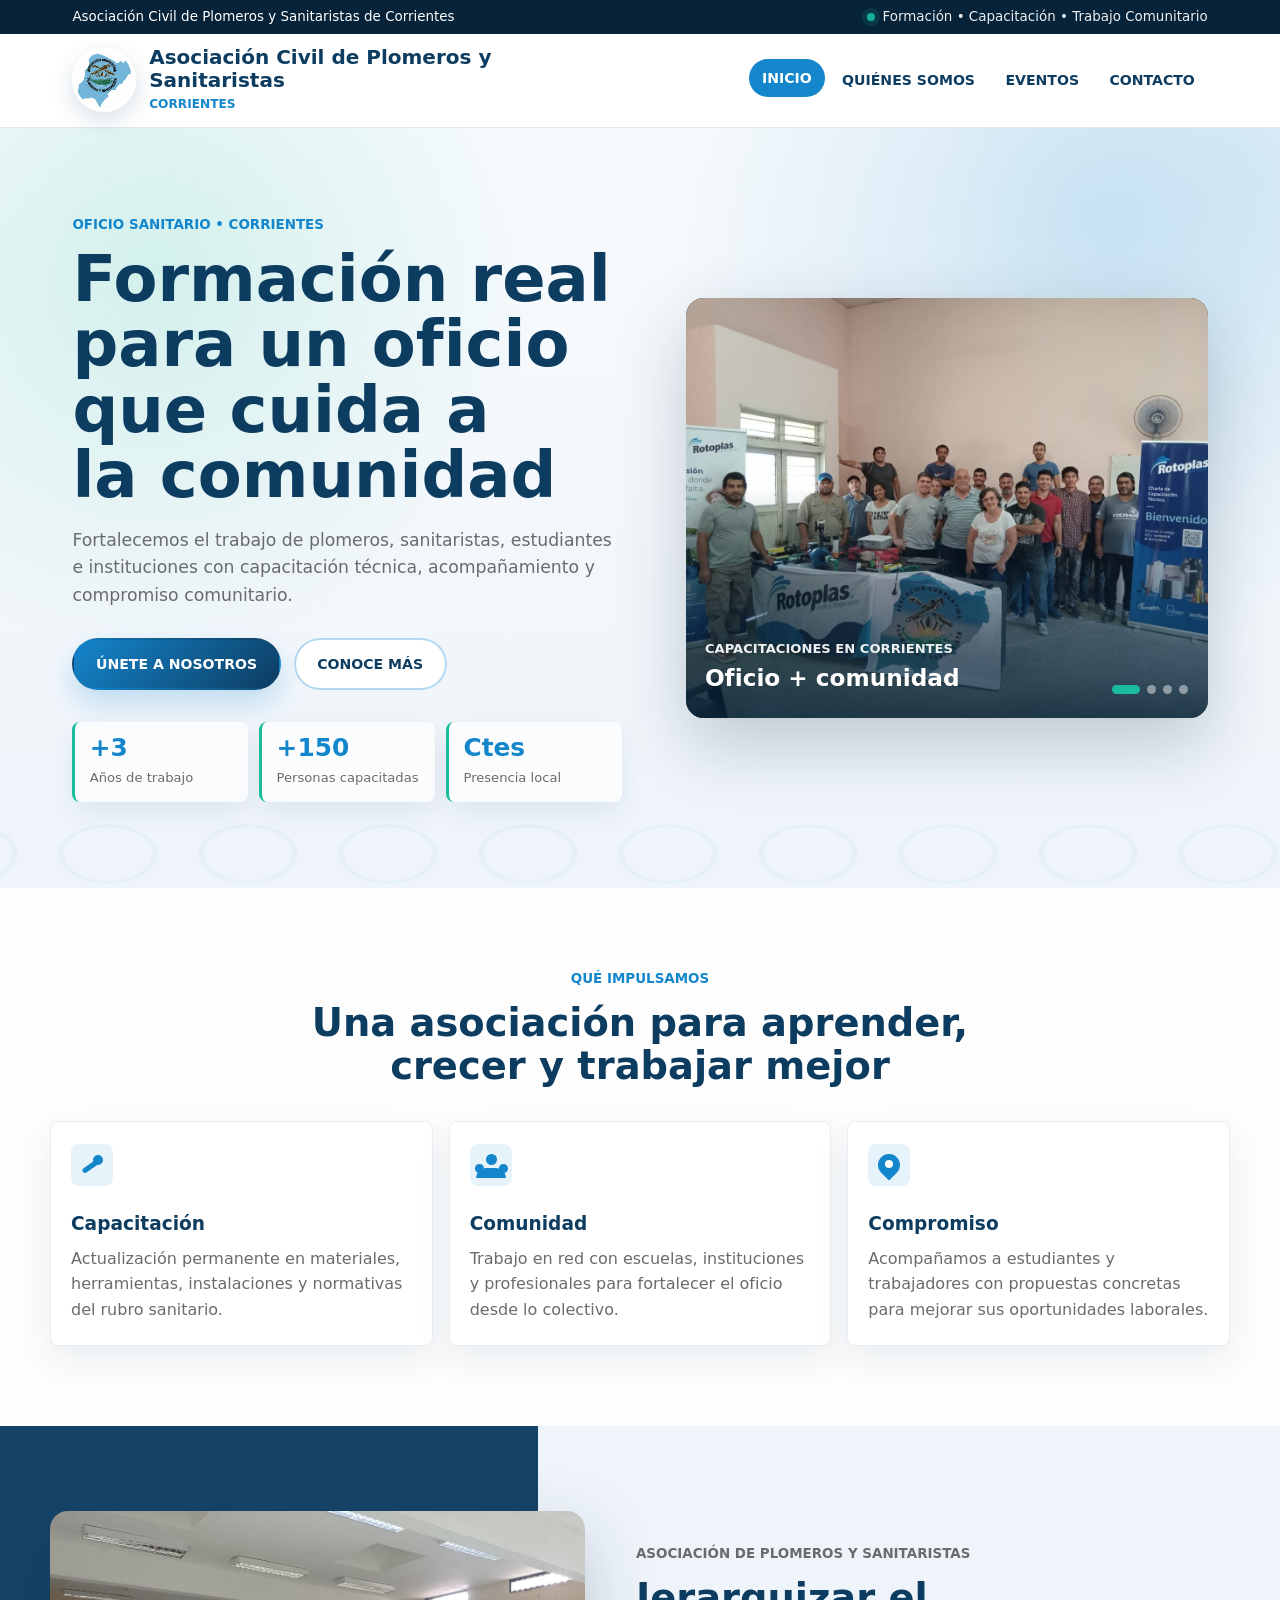
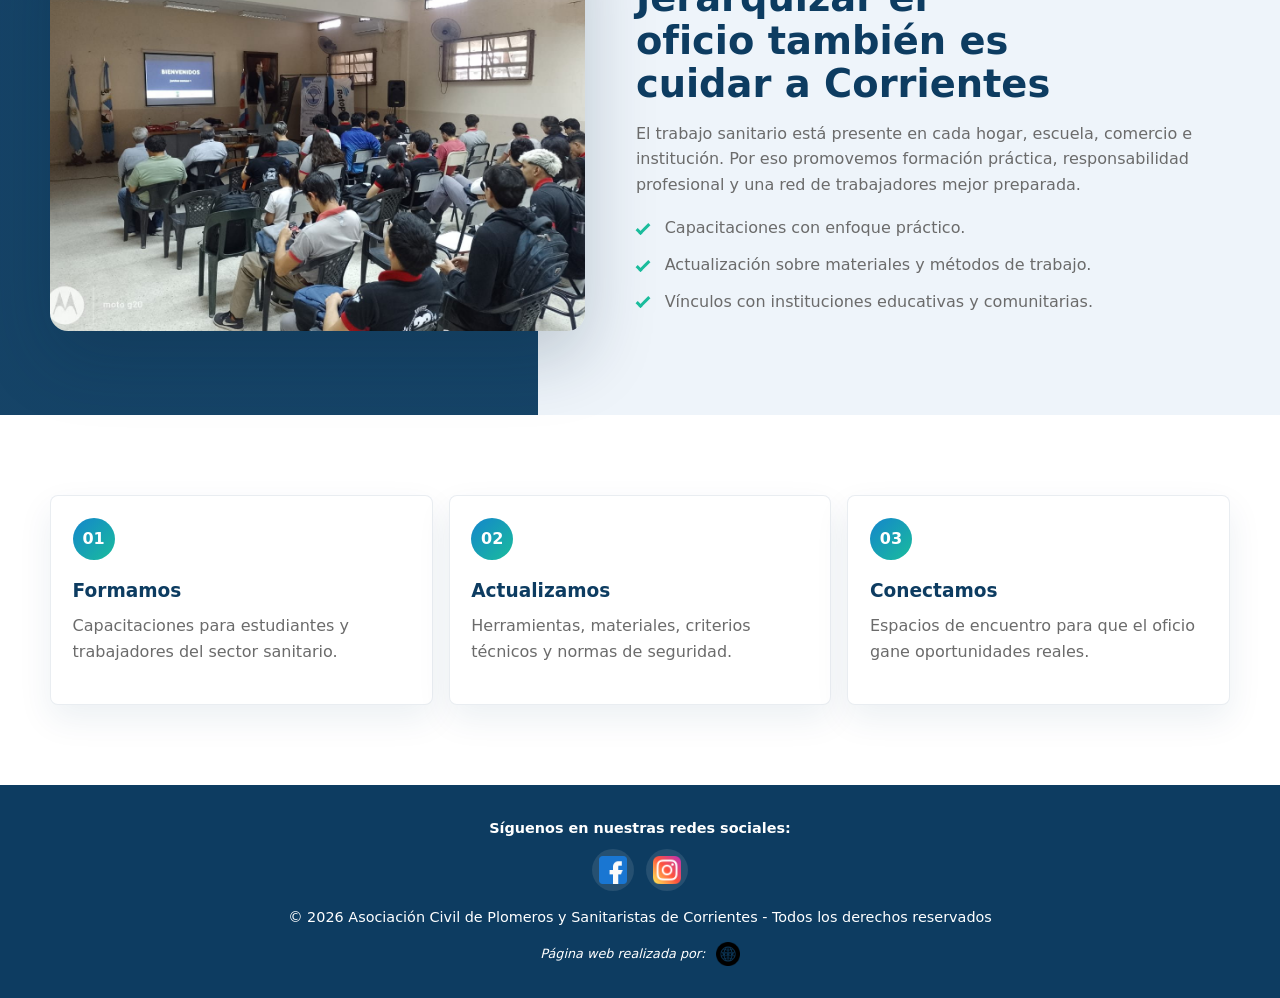
==== index.html @ a8f3e5c2 "Add files via upload" ====
<!DOCTYPE html>
<html lang="es">
<head>
    <meta charset="UTF-8" />
    <meta name="viewport" content="width=device-width, initial-scale=1.0" />
    <title>Asociación Civil de Plomeros y Sanitaristas de Corrientes</title>

    <meta name="description" content="Asociación Civil de Plomeros y Sanitaristas de Corrientes. Formación, capacitación y jerarquización del trabajo sanitario en la provincia.">
    <meta name="author" content="Asociación Civil de Plomeros y Sanitaristas de Corrientes">

    <link rel="icon" type="image/png" href="imagen/logo3.jpg" />
    <link rel="stylesheet" href="css/styles-index.css?v=3.1" />
</head>
<body>
    <div class="topbar">
        <div class="topbar-container">
            <span>Asociación Civil de Plomeros y Sanitaristas de Corrientes</span>
            <span class="topbar-contact"><span class="dot"></span> Formación • Capacitación • Trabajo Comunitario</span>
        </div>
    </div>

    <header class="header">
        <div class="header-inner">
            <a href="index.html" class="brand" aria-label="Ir al inicio">
                <img src="imagen/logo3.jpg" alt="Logo de la Asociación Civil de Plomeros y Sanitaristas de Corrientes">
                <span>
                    <strong>Asociación Civil de Plomeros y Sanitaristas</strong>
                    <small>Corrientes</small>
                </span>
            </a>

            <nav class="nav" aria-label="Navegación principal">
                <button class="nav-toggle" aria-label="Abrir menú" aria-expanded="false">
                    <span></span>
                    <span></span>
                    <span></span>
                </button>
                <ul class="nav-list">
                    <li><a href="index.html" class="nav-link active">Inicio</a></li>
                    <li><a href="quienes.html" class="nav-link">Quiénes Somos</a></li>
                    <li><a href="eventos.html" class="nav-link">Eventos</a></li>
                    <li><a href="contacto.html" class="nav-link">Contacto</a></li>
                </ul>
            </nav>
        </div>
    </header>

    <main>
        <section class="hero">
            <div class="hero-inner">
                <div class="hero-copy reveal">
                    <p class="eyebrow">Oficio sanitario • Corrientes</p>
                    <h1>Formación real para un oficio que cuida a la comunidad</h1>
                    <p class="hero-lead">
                        Fortalecemos el trabajo de plomeros, sanitaristas, estudiantes e instituciones con capacitación técnica, acompañamiento y compromiso comunitario.
                    </p>

                    <div class="hero-actions">
                        <a href="contacto.html" class="btn btn-primary">Únete a Nosotros</a>
                        <a href="quienes.html" class="btn btn-light">Conoce Más</a>
                    </div>

                    <div class="hero-datos" aria-label="Datos destacados">
                        <div>
                            <strong data-count="3">+0</strong>
                            <span>Años de trabajo</span>
                        </div>
                        <div>
                            <strong data-count="150">+0</strong>
                            <span>Personas capacitadas</span>
                        </div>
                        <div>
                            <strong>Ctes</strong>
                            <span>Presencia local</span>
                        </div>
                    </div>
                </div>

                <div class="hero-media reveal delay-one">
                    <div class="photo-frame">
                        <div class="slides" aria-label="Imágenes de capacitaciones">
                            <img src="imagen/imagen grupal.jpeg" alt="Foto grupal de capacitación 1" />
                            <img src="imagen/imagen grupal 2.jpeg" alt="Foto grupal de capacitación 2" />
                            <img src="imagen/imagen grupal 3.jpeg" alt="Foto grupal de capacitación 3" />
                            <img src="imagen/evento-finalizado.jpg" alt="Evento finalizado de capacitación" />
                        </div>
                        <div class="photo-label">
                            <span>Capacitaciones en Corrientes</span>
                            <strong>Oficio + comunidad</strong>
                        </div>
                        <div class="carrusel-indicadores"></div>
                    </div>
                </div>
            </div>
        </section>

        <section class="valores">
            <div class="section-heading reveal">
                <p>Qué impulsamos</p>
                <h2>Una asociación para aprender, crecer y trabajar mejor</h2>
            </div>

            <div class="valores-container">
                <article class="valor-item reveal">
                    <span class="valor-icono herramienta"></span>
                    <h3>Capacitación</h3>
                    <p>Actualización permanente en materiales, herramientas, instalaciones y normativas del rubro sanitario.</p>
                </article>
                <article class="valor-item reveal delay-one">
                    <span class="valor-icono comunidad"></span>
                    <h3>Comunidad</h3>
                    <p>Trabajo en red con escuelas, instituciones y profesionales para fortalecer el oficio desde lo colectivo.</p>
                </article>
                <article class="valor-item reveal delay-two">
                    <span class="valor-icono compromiso"></span>
                    <h3>Compromiso</h3>
                    <p>Acompañamos a estudiantes y trabajadores con propuestas concretas para mejorar sus oportunidades laborales.</p>
                </article>
            </div>
        </section>

        <section class="proposito">
            <div class="proposito-inner">
                <div class="proposito-img reveal">
                    <img src="imagen/imagen grupal 2.jpeg" alt="Integrantes y participantes de capacitación">
                </div>
                <div class="proposito-copy reveal delay-one">
                    <p class="eyebrow">Asociación de Plomeros y Sanitaristas</p>
                    <h2>Jerarquizar el oficio también es cuidar a Corrientes</h2>
                    <p>
                        El trabajo sanitario está presente en cada hogar, escuela, comercio e institución. Por eso promovemos formación práctica, responsabilidad profesional y una red de trabajadores mejor preparada.
                    </p>
                    <ul class="check-list">
                        <li>Capacitaciones con enfoque práctico.</li>
                        <li>Actualización sobre materiales y métodos de trabajo.</li>
                        <li>Vínculos con instituciones educativas y comunitarias.</li>
                    </ul>
                </div>
            </div>
        </section>

        <section class="acciones">
            <div class="acciones-inner">
                <article class="accion-card reveal">
                    <span>01</span>
                    <h3>Formamos</h3>
                    <p>Capacitaciones para estudiantes y trabajadores del sector sanitario.</p>
                </article>
                <article class="accion-card reveal delay-one">
                    <span>02</span>
                    <h3>Actualizamos</h3>
                    <p>Herramientas, materiales, criterios técnicos y normas de seguridad.</p>
                </article>
                <article class="accion-card reveal delay-two">
                    <span>03</span>
                    <h3>Conectamos</h3>
                    <p>Espacios de encuentro para que el oficio gane oportunidades reales.</p>
                </article>
            </div>
        </section>
    </main>

    <footer>
        <div class="footer-content">
            <p class="footer-titulo">Síguenos en nuestras redes sociales:</p>
            <div class="social-icons">
                <a href="https://www.facebook.com/share/1FHsdmBweM/" target="_blank" rel="noopener noreferrer">
                    <img src="imagen/facebook.png" alt="Facebook" class="icon">
                </a>
                <a href="https://www.instagram.com/plomeros_y_sanitaristas_ctes?igsh=b3V4Z2pvZWdleGl6" target="_blank" rel="noopener noreferrer">
                    <img src="imagen/instagram.png" alt="Instagram" class="icon">
                </a>
            </div>

            <p>&copy; 2026 Asociación Civil de Plomeros y Sanitaristas de Corrientes - Todos los derechos reservados</p>

            <p class="credit">
                Página web realizada por:
                <a href="contacto_desarrollador.html" target="_blank" rel="noopener noreferrer" class="credit-link">
                    <img src="imagen/sitio-web.png" alt="Desarrollador del sitio">
                </a>
            </p>
        </div>
    </footer>

    <script>
        document.addEventListener("DOMContentLoaded", () => {
            const slides = document.querySelector(".slides");
            const indicadoresContainer = document.querySelector(".carrusel-indicadores");
            const navToggle = document.querySelector(".nav-toggle");
            const navList = document.querySelector(".nav-list");
            let index = 0;

            if (slides && indicadoresContainer) {
                const total = slides.children.length;

                for (let i = 0; i < total; i++) {
                    const dot = document.createElement("button");
                    dot.classList.add("indicador");
                    dot.setAttribute("aria-label", `Ver imagen ${i + 1}`);
                    if (i === 0) dot.classList.add("activo");
                    dot.dataset.index = i;
                    indicadoresContainer.appendChild(dot);
                }

                const indicadores = document.querySelectorAll(".indicador");

                function actualizarCarrusel(nuevoIndex) {
                    index = nuevoIndex;
                    slides.style.transform = `translateX(-${index * 100}%)`;
                    indicadores.forEach((dot, i) => {
                        dot.classList.toggle("activo", i === index);
                    });
                }

                setInterval(() => actualizarCarrusel((index + 1) % total), 5200);

                indicadores.forEach(dot => {
                    dot.addEventListener("click", () => {
                        actualizarCarrusel(parseInt(dot.dataset.index, 10));
                    });
                });
            }

            if (navToggle && navList) {
                navToggle.addEventListener("click", () => {
                    const isOpen = navList.classList.toggle("open");
                    navToggle.classList.toggle("open", isOpen);
                    navToggle.setAttribute("aria-expanded", String(isOpen));
                });
            }

            const revealItems = document.querySelectorAll(".reveal");
            const revealObserver = new IntersectionObserver((entries) => {
                entries.forEach(entry => {
                    if (entry.isIntersecting) {
                        entry.target.classList.add("visible");
                        revealObserver.unobserve(entry.target);
                    }
                });
            }, { threshold: 0.12 });

            revealItems.forEach(item => revealObserver.observe(item));

            const counters = document.querySelectorAll("[data-count]");
            const counterObserver = new IntersectionObserver((entries) => {
                entries.forEach(entry => {
                    if (!entry.isIntersecting) return;

                    const element = entry.target;
                    const target = Number(element.dataset.count);
                    const duration = 1300;
                    const startTime = performance.now();

                    function tick(now) {
                        const progress = Math.min((now - startTime) / duration, 1);
                        const eased = 1 - Math.pow(1 - progress, 3);
                        element.textContent = `+${Math.floor(eased * target)}`;

                        if (progress < 1) {
                            requestAnimationFrame(tick);
                        } else {
                            element.textContent = `+${target}`;
                        }
                    }

                    requestAnimationFrame(tick);
                    counterObserver.unobserve(element);
                });
            }, { threshold: 0.8 });

            counters.forEach(counter => counterObserver.observe(counter));
        });
    </script>
</body>
</html>
---- css/styles-index.css ----
/* ===========================
   RESET BASICO
=========================== */
*,
*::before,
*::after {
    margin: 0;
    padding: 0;
    box-sizing: border-box;
}

:root {
    --color-primario: #0d3c61;
    --color-secundario: #1486cc;
    --color-acento: #1abc9c;
    --color-claro: #eef4fa;
    --color-fondo: #fdfdfd;
    --color-texto: #333333;
    --color-texto-suave: #6b6b6b;
    --color-topbar: #072339;
    --blanco: #ffffff;
    --radio: 8px;
    --sombra: 0 18px 44px rgba(13, 60, 97, 0.13);
    --sombra-fuerte: 0 26px 70px rgba(7, 35, 57, 0.22);
    --ancho-maximo: 1180px;
}

html {
    scroll-behavior: smooth;
}

body {
    font-family: "Segoe UI", system-ui, -apple-system, BlinkMacSystemFont, sans-serif;
    background: var(--color-fondo);
    color: var(--color-texto);
    line-height: 1.6;
    overflow-x: hidden;
}

img {
    display: block;
    max-width: 100%;
}

/* ===========================
   TOPBAR / HEADER
=========================== */
.topbar {
    background: var(--color-topbar);
    color: var(--blanco);
    font-size: 0.84rem;
}

.topbar-container {
    max-width: var(--ancho-maximo);
    margin: 0 auto;
    padding: 0.38rem 1.4rem;
    display: flex;
    align-items: center;
    justify-content: space-between;
    gap: 0.8rem;
    flex-wrap: wrap;
}

.topbar-contact {
    display: inline-flex;
    align-items: center;
    gap: 0.45rem;
    opacity: 0.92;
}

.dot {
    width: 8px;
    height: 8px;
    border-radius: 50%;
    background: var(--color-acento);
    box-shadow: 0 0 0 5px rgba(26, 188, 156, 0.15);
}

.header {
    position: sticky;
    top: 0;
    z-index: 20;
    background: rgba(255, 255, 255, 0.88);
    border-bottom: 1px solid rgba(13, 60, 97, 0.12);
    backdrop-filter: blur(16px);
}

.header-inner {
    max-width: var(--ancho-maximo);
    margin: 0 auto;
    padding: 0.8rem 1.4rem;
    display: flex;
    align-items: center;
    justify-content: space-between;
    gap: 1.2rem;
}

.brand {
    display: inline-flex;
    align-items: center;
    gap: 0.8rem;
    color: var(--color-primario);
    text-decoration: none;
    min-width: 0;
}

.brand img {
    width: 64px;
    height: 64px;
    border-radius: 50%;
    object-fit: cover;
    border: 3px solid var(--blanco);
    box-shadow: 0 8px 22px rgba(13, 60, 97, 0.16);
}

.brand strong {
    display: block;
    max-width: 420px;
    font-size: clamp(0.98rem, 1.7vw, 1.25rem);
    line-height: 1.15;
}

.brand small {
    display: block;
    color: var(--color-secundario);
    font-weight: 800;
    margin-top: 0.15rem;
    text-transform: uppercase;
    font-size: 0.76rem;
}

.nav {
    position: relative;
}

.nav-toggle {
    display: none;
    width: 42px;
    height: 42px;
    border: 1px solid rgba(13, 60, 97, 0.16);
    border-radius: var(--radio);
    background: var(--blanco);
    cursor: pointer;
}

.nav-toggle span {
    display: block;
    width: 21px;
    height: 2px;
    margin: 5px auto;
    border-radius: 999px;
    background: var(--color-primario);
    transition: 0.28s ease;
}

.nav-toggle.open span:nth-child(1) {
    transform: translateY(7px) rotate(45deg);
}

.nav-toggle.open span:nth-child(2) {
    opacity: 0;
}

.nav-toggle.open span:nth-child(3) {
    transform: translateY(-7px) rotate(-45deg);
}

.nav-list {
    list-style: none;
    display: flex;
    align-items: center;
    gap: 0.3rem;
}

.nav-link {
    display: inline-flex;
    align-items: center;
    min-height: 38px;
    padding: 0.45rem 0.8rem;
    border-radius: 999px;
    color: var(--color-primario);
    text-decoration: none;
    font-size: 0.88rem;
    font-weight: 800;
    text-transform: uppercase;
    transition: background 0.28s ease, color 0.28s ease, transform 0.28s ease;
}

.nav-link:hover,
.nav-link.active {
    color: var(--blanco);
    background: var(--color-secundario);
    transform: translateY(-2px);
}

/* ===========================
   HERO
=========================== */
.hero {
    position: relative;
    overflow: hidden;
    background:
        radial-gradient(circle at 12% 18%, rgba(26, 188, 156, 0.16), transparent 30%),
        radial-gradient(circle at 86% 12%, rgba(20, 134, 204, 0.18), transparent 34%),
        linear-gradient(180deg, #f8fbfd 0%, var(--color-claro) 100%);
}

.hero::before,
.hero::after {
    content: "";
    position: absolute;
    pointer-events: none;
    opacity: 0.38;
}

.hero::before {
    width: 780px;
    height: 780px;
    border-radius: 50%;
    right: -360px;
    top: -340px;
    background: radial-gradient(circle, rgba(20, 134, 204, 0.16), transparent 62%);
    animation: softDrift 16s ease-in-out infinite;
}

.hero::after {
    left: -8%;
    right: -8%;
    bottom: -74px;
    height: 150px;
    background:
        radial-gradient(70px 42px at 70px 42px, transparent 62%, rgba(20, 134, 204, 0.11) 64% 70%, transparent 72%);
    background-size: 140px 90px;
    animation: waveMove 18s linear infinite;
}

.hero-inner {
    position: relative;
    z-index: 1;
    max-width: var(--ancho-maximo);
    margin: 0 auto;
    padding: clamp(3rem, 7vw, 5.4rem) 1.4rem;
    display: grid;
    grid-template-columns: minmax(0, 1fr) minmax(320px, 0.95fr);
    align-items: center;
    gap: clamp(2rem, 5vw, 4.5rem);
}

.hero-copy {
    max-width: 650px;
}

.eyebrow,
.section-heading p {
    color: var(--color-secundario);
    font-size: 0.84rem;
    font-weight: 900;
    text-transform: uppercase;
    margin-bottom: 0.7rem;
}

.hero h1 {
    color: var(--color-primario);
    font-size: clamp(2.2rem, 5vw, 4.55rem);
    line-height: 1.02;
    letter-spacing: 0;
    text-wrap: balance;
}

.hero-lead {
    max-width: 590px;
    margin-top: 1.15rem;
    color: var(--color-texto-suave);
    font-size: 1.08rem;
}

.hero-actions {
    display: flex;
    flex-wrap: wrap;
    gap: 0.8rem;
    margin-top: 1.8rem;
}

.btn {
    display: inline-flex;
    align-items: center;
    justify-content: center;
    min-height: 48px;
    padding: 0.78rem 1.35rem;
    border-radius: 999px;
    border: 2px solid transparent;
    text-decoration: none;
    font-weight: 900;
    text-transform: uppercase;
    font-size: 0.88rem;
    transition: transform 0.28s ease, box-shadow 0.28s ease, background 0.28s ease, color 0.28s ease;
}

.btn:hover {
    transform: translateY(-3px);
}

.btn-primary {
    color: var(--blanco);
    background: linear-gradient(135deg, var(--color-secundario), var(--color-primario));
    box-shadow: 0 14px 28px rgba(20, 134, 204, 0.22);
}

.btn-light {
    color: var(--color-primario);
    background: var(--blanco);
    border-color: rgba(20, 134, 204, 0.32);
}

.hero-datos {
    margin-top: 2rem;
    display: grid;
    grid-template-columns: repeat(3, minmax(0, 1fr));
    gap: 0.7rem;
}

.hero-datos div {
    padding: 0.9rem;
    border-left: 3px solid var(--color-acento);
    background: rgba(255, 255, 255, 0.72);
    border-radius: var(--radio);
    box-shadow: 0 10px 26px rgba(13, 60, 97, 0.08);
}

.hero-datos strong {
    display: block;
    color: var(--color-secundario);
    font-size: 1.55rem;
    line-height: 1;
}

.hero-datos span {
    display: block;
    margin-top: 0.35rem;
    color: var(--color-texto-suave);
    font-size: 0.82rem;
}

.photo-frame {
    position: relative;
    overflow: hidden;
    border-radius: 18px;
    background: #0b273b;
    box-shadow: var(--sombra-fuerte);
}

.photo-frame::before {
    content: "";
    position: absolute;
    inset: 0;
    z-index: 2;
    pointer-events: none;
    background: linear-gradient(180deg, transparent 45%, rgba(7, 35, 57, 0.82));
}

.slides {
    display: flex;
    transition: transform 1s cubic-bezier(0.22, 1, 0.36, 1);
}

.slides img {
    width: 100%;
    height: 420px;
    flex: 0 0 100%;
    object-fit: cover;
}

.photo-label {
    position: absolute;
    left: 1.2rem;
    right: 1.2rem;
    bottom: 1.35rem;
    z-index: 3;
    color: var(--blanco);
}

.photo-label span {
    display: block;
    font-size: 0.82rem;
    font-weight: 900;
    text-transform: uppercase;
    opacity: 0.92;
}

.photo-label strong {
    display: block;
    font-size: 1.45rem;
}

.carrusel-indicadores {
    position: absolute;
    right: 1.2rem;
    bottom: 1.5rem;
    z-index: 4;
    display: flex;
    gap: 0.45rem;
}

.indicador {
    width: 9px;
    height: 9px;
    border-radius: 999px;
    border: 0;
    background: rgba(255, 255, 255, 0.46);
    cursor: pointer;
    transition: width 0.35s ease, background 0.35s ease;
}

.indicador.activo {
    width: 28px;
    background: var(--color-acento);
}

/* ===========================
   CONTENT
=========================== */
.valores,
.acciones {
    padding: clamp(3.2rem, 7vw, 5rem) 1.4rem;
}

.section-heading {
    max-width: 740px;
    margin: 0 auto 2.1rem;
    text-align: center;
}

.section-heading h2,
.proposito-copy h2 {
    color: var(--color-primario);
    font-size: clamp(1.8rem, 3vw, 2.7rem);
    line-height: 1.12;
    text-wrap: balance;
}

.valores-container {
    max-width: var(--ancho-maximo);
    margin: 0 auto;
    display: grid;
    grid-template-columns: repeat(3, minmax(0, 1fr));
    gap: 1rem;
}

.valor-item,
.accion-card {
    border-radius: var(--radio);
    background: var(--blanco);
    border: 1px solid rgba(13, 60, 97, 0.09);
    box-shadow: 0 14px 34px rgba(13, 60, 97, 0.08);
    transition: transform 0.38s ease, box-shadow 0.38s ease, border-color 0.38s ease;
}

.valor-item {
    padding: 1.4rem 1.25rem;
}

.valor-item:hover,
.accion-card:hover {
    transform: translateY(-6px);
    box-shadow: 0 22px 52px rgba(13, 60, 97, 0.14);
    border-color: rgba(20, 134, 204, 0.22);
}

.valor-icono {
    width: 42px;
    height: 42px;
    display: inline-block;
    border-radius: var(--radio);
    background: rgba(20, 134, 204, 0.1);
    position: relative;
    margin-bottom: 0.95rem;
}

.valor-icono::before,
.valor-icono::after {
    content: "";
    position: absolute;
    background: var(--color-secundario);
}

.herramienta::before {
    width: 22px;
    height: 5px;
    left: 10px;
    top: 19px;
    border-radius: 999px;
    transform: rotate(-35deg);
}

.herramienta::after {
    width: 10px;
    height: 10px;
    left: 22px;
    top: 11px;
    border-radius: 50%;
    background: transparent;
    border: 4px solid var(--color-secundario);
}

.comunidad::before {
    width: 11px;
    height: 11px;
    border-radius: 50%;
    left: 16px;
    top: 10px;
    box-shadow: -12px 9px 0 -1px var(--color-secundario), 12px 9px 0 -1px var(--color-secundario);
}

.comunidad::after {
    width: 30px;
    height: 10px;
    left: 6px;
    bottom: 8px;
    border-radius: 999px 999px 3px 3px;
}

.compromiso::before {
    width: 22px;
    height: 22px;
    left: 10px;
    top: 10px;
    border-radius: 50% 50% 50% 0;
    transform: rotate(-45deg);
}

.compromiso::after {
    width: 8px;
    height: 8px;
    left: 17px;
    top: 16px;
    border-radius: 50%;
    background: var(--blanco);
}

.valor-item h3,
.accion-card h3 {
    color: var(--color-primario);
    font-size: 1.16rem;
    margin-bottom: 0.45rem;
}

.valor-item p,
.accion-card p,
.proposito-copy p,
.check-list {
    color: var(--color-texto-suave);
}

.proposito {
    padding: clamp(3.2rem, 7vw, 5.3rem) 1.4rem;
    background:
        linear-gradient(90deg, rgba(13, 60, 97, 0.96) 0 42%, transparent 42%),
        var(--color-claro);
}

.proposito-inner {
    max-width: var(--ancho-maximo);
    margin: 0 auto;
    display: grid;
    grid-template-columns: minmax(280px, 0.9fr) minmax(0, 1fr);
    align-items: center;
    gap: clamp(1.6rem, 4vw, 3.5rem);
}

.proposito-img {
    border-radius: 18px;
    overflow: hidden;
    box-shadow: var(--sombra-fuerte);
}

.proposito-img img {
    width: 100%;
    height: 420px;
    object-fit: cover;
}

.proposito-copy {
    max-width: 620px;
}

.proposito-copy p {
    margin-top: 1rem;
}

.check-list {
    margin-top: 1.1rem;
    list-style: none;
    display: grid;
    gap: 0.7rem;
}

.check-list li {
    position: relative;
    padding-left: 1.8rem;
}

.check-list li::before {
    content: "";
    position: absolute;
    left: 0;
    top: 0.55rem;
    width: 0.9rem;
    height: 0.45rem;
    border-left: 3px solid var(--color-acento);
    border-bottom: 3px solid var(--color-acento);
    transform: rotate(-45deg);
}

.acciones {
    background: var(--blanco);
}

.acciones-inner {
    max-width: var(--ancho-maximo);
    margin: 0 auto;
    display: grid;
    grid-template-columns: repeat(3, minmax(0, 1fr));
    gap: 1rem;
}

.accion-card {
    padding: 1.35rem;
    min-height: 210px;
}

.accion-card span {
    display: inline-flex;
    align-items: center;
    justify-content: center;
    width: 42px;
    height: 42px;
    margin-bottom: 1rem;
    border-radius: 50%;
    color: var(--blanco);
    background: linear-gradient(135deg, var(--color-secundario), var(--color-acento));
    font-weight: 900;
}

/* ===========================
   FOOTER
=========================== */
footer {
    background: var(--color-primario);
    color: var(--blanco);
    text-align: center;
    padding: 2rem 1rem;
    font-size: 0.9rem;
}

.footer-content {
    max-width: var(--ancho-maximo);
    margin: 0 auto;
}

.footer-titulo {
    font-weight: 700;
    margin-bottom: 0.55rem;
}

footer .social-icons {
    margin: 0.45rem 0 0.9rem;
}

footer .social-icons a {
    width: 42px;
    height: 42px;
    margin: 0 0.25rem;
    display: inline-grid;
    place-items: center;
    border-radius: 50%;
    background: rgba(255, 255, 255, 0.1);
    transition: transform 0.28s ease, background 0.28s ease;
}

footer .social-icons a:hover {
    transform: translateY(-3px) scale(1.04);
    background: rgba(255, 255, 255, 0.18);
}

footer .icon {
    width: 28px;
    height: 28px;
}

footer .credit {
    margin-top: 0.8rem;
    font-size: 0.8rem;
    font-style: italic;
}

.credit-link img {
    width: 24px;
    height: 24px;
    vertical-align: middle;
    margin-left: 0.4rem;
    display: inline-block;
}

/* ===========================
   ANIMACIONES
=========================== */
.reveal {
    opacity: 0;
    transform: translateY(18px);
    filter: blur(8px);
    transition: opacity 0.9s ease, transform 0.9s cubic-bezier(0.22, 1, 0.36, 1), filter 0.9s ease;
}

.reveal.visible {
    opacity: 1;
    transform: translateY(0);
    filter: blur(0);
}

.delay-one {
    transition-delay: 0.12s;
}

.delay-two {
    transition-delay: 0.22s;
}

@keyframes softDrift {
    0%,
    100% {
        transform: translate3d(0, 0, 0) scale(1);
    }

    50% {
        transform: translate3d(-28px, 24px, 0) scale(1.05);
    }
}

@keyframes waveMove {
    from {
        transform: translateX(0);
    }

    to {
        transform: translateX(140px);
    }
}

@media (prefers-reduced-motion: reduce) {
    *,
    *::before,
    *::after {
        animation-duration: 0.01ms !important;
        animation-iteration-count: 1 !important;
        scroll-behavior: auto !important;
        transition-duration: 0.01ms !important;
    }

    .reveal {
        opacity: 1;
        transform: none;
        filter: none;
    }
}

/* ===========================
   RESPONSIVE
=========================== */
@media (max-width: 1020px) {
    .nav-toggle {
        display: block;
    }

    .nav-list {
        position: absolute;
        top: calc(100% + 0.7rem);
        right: 0;
        width: min(280px, calc(100vw - 2rem));
        display: grid;
        gap: 0.35rem;
        padding: 0.7rem;
        background: var(--blanco);
        border: 1px solid rgba(13, 60, 97, 0.12);
        border-radius: 14px;
        box-shadow: var(--sombra);
        opacity: 0;
        pointer-events: none;
        transform: translateY(-10px);
        transition: 0.28s ease;
    }

    .nav-list.open {
        opacity: 1;
        pointer-events: auto;
        transform: translateY(0);
    }

    .nav-link {
        display: flex;
    }

    .hero-inner,
    .proposito-inner {
        grid-template-columns: 1fr;
    }

    .hero-copy {
        max-width: 760px;
        text-align: center;
        margin: 0 auto;
    }

    .hero-lead {
        margin-left: auto;
        margin-right: auto;
    }

    .hero-actions {
        justify-content: center;
    }

    .hero-media {
        order: -1;
    }

    .photo-frame {
        max-width: 680px;
        margin: 0 auto;
    }

    .proposito {
        background: var(--color-claro);
    }

    .proposito-copy {
        max-width: 760px;
        margin: 0 auto;
        text-align: center;
    }

    .check-list {
        text-align: left;
        max-width: 560px;
        margin-left: auto;
        margin-right: auto;
    }
}

@media (max-width: 760px) {
    .topbar-container {
        justify-content: center;
        text-align: center;
    }

    .header-inner {
        flex-direction: column;
        align-items: stretch;
        padding: 0.75rem 1rem;
    }

    .brand {
        justify-content: center;
        text-align: center;
        flex-wrap: wrap;
    }

    .brand img {
        width: 58px;
        height: 58px;
    }

    .nav {
        display: flex;
        justify-content: center;
    }

    .nav-toggle {
        display: none;
    }

    .nav-list {
        position: static;
        width: 100%;
        display: flex;
        flex-wrap: wrap;
        justify-content: center;
        gap: 0.25rem;
        padding: 0;
        border: 0;
        box-shadow: none;
        opacity: 1;
        pointer-events: auto;
        transform: none;
        background: transparent;
    }

    .nav-link {
        min-height: 34px;
        padding: 0.38rem 0.58rem;
        font-size: 0.76rem;
    }

    .hero-inner {
        padding: 2.2rem 1rem 3.1rem;
    }

    .hero-datos,
    .valores-container,
    .acciones-inner {
        grid-template-columns: 1fr;
    }

    .slides img,
    .proposito-img img {
        height: 300px;
    }

    .photo-label {
        bottom: 1.1rem;
    }

    .carrusel-indicadores {
        left: 1.2rem;
        right: auto;
        bottom: 0.65rem;
    }
}

@media (max-width: 480px) {
    .hero h1 {
        font-size: 2rem;
    }

    .hero-lead {
        font-size: 0.98rem;
    }

    .slides img,
    .proposito-img img {
        height: 235px;
    }

    .photo-label strong {
        font-size: 1.15rem;
    }

    .btn {
        width: 100%;
    }
}
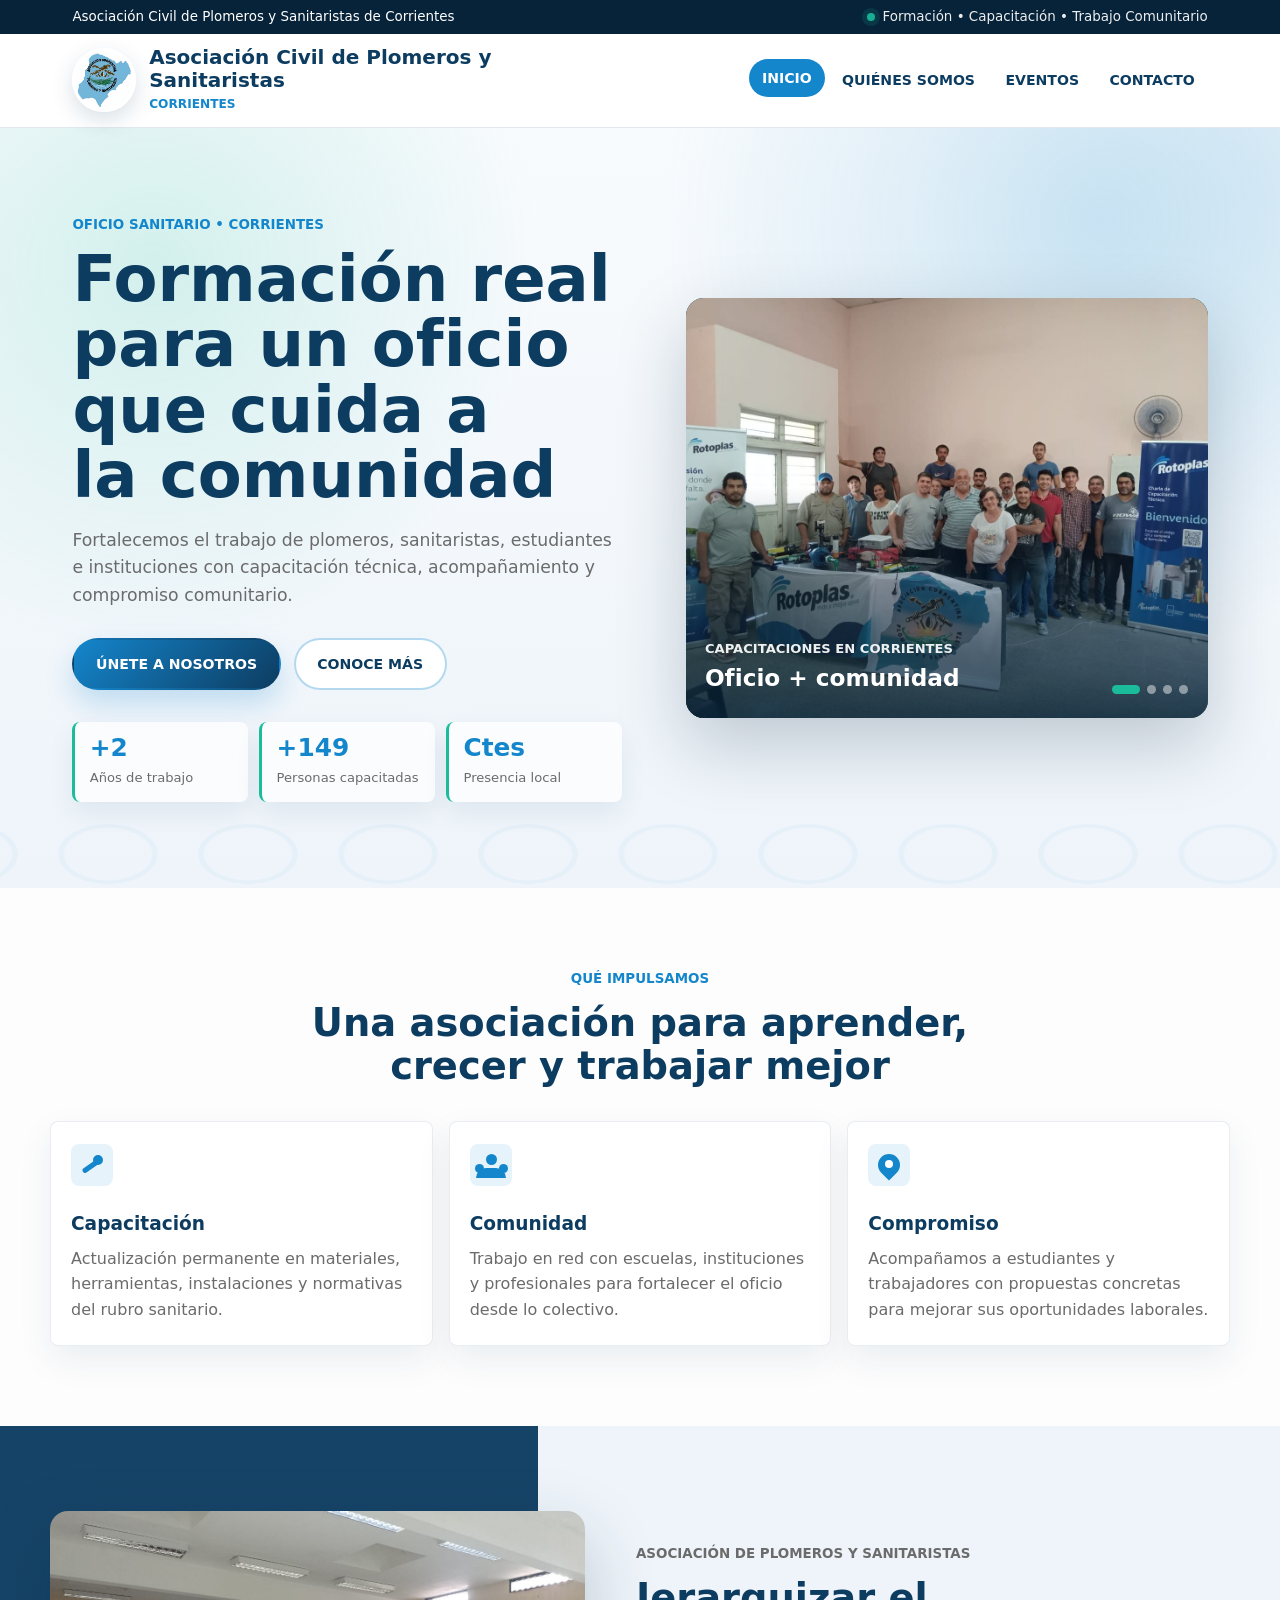
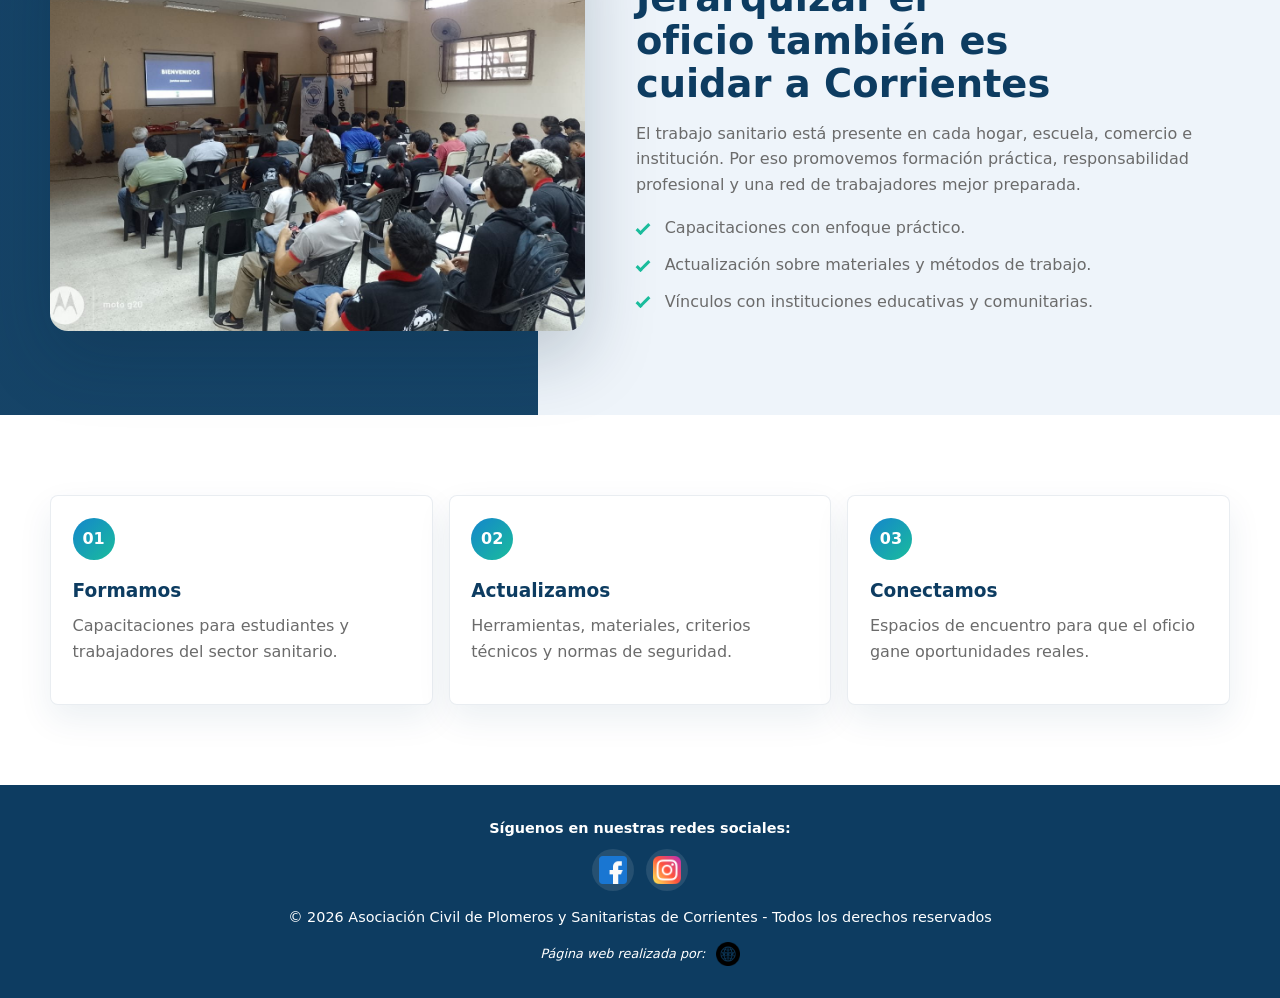
==== commit c248bf52: "index.html" ====
--- a/index.html
+++ b/index.html
@@ -167,7 +167,7 @@
                 <a href="https://www.facebook.com/share/1FHsdmBweM/" target="_blank" rel="noopener noreferrer">
                     <img src="imagen/facebook.png" alt="Facebook" class="icon">
                 </a>
-                <a href="https://www.instagram.com/plomeros_y_sanitaristas_ctes?igsh=b3V4Z2pvZWdleGl6" target="_blank" rel="noopener noreferrer">
+                <a href="https://www.instagram.com/plomeros.sanitaristas.ctes?srtk=MTJsd2Q5NmNjaTk1NA==" target="_blank" rel="noopener noreferrer">
                     <img src="imagen/instagram.png" alt="Instagram" class="icon">
                 </a>
             </div>
@@ -273,4 +273,4 @@
         });
     </script>
 </body>
-</html>+</html>
